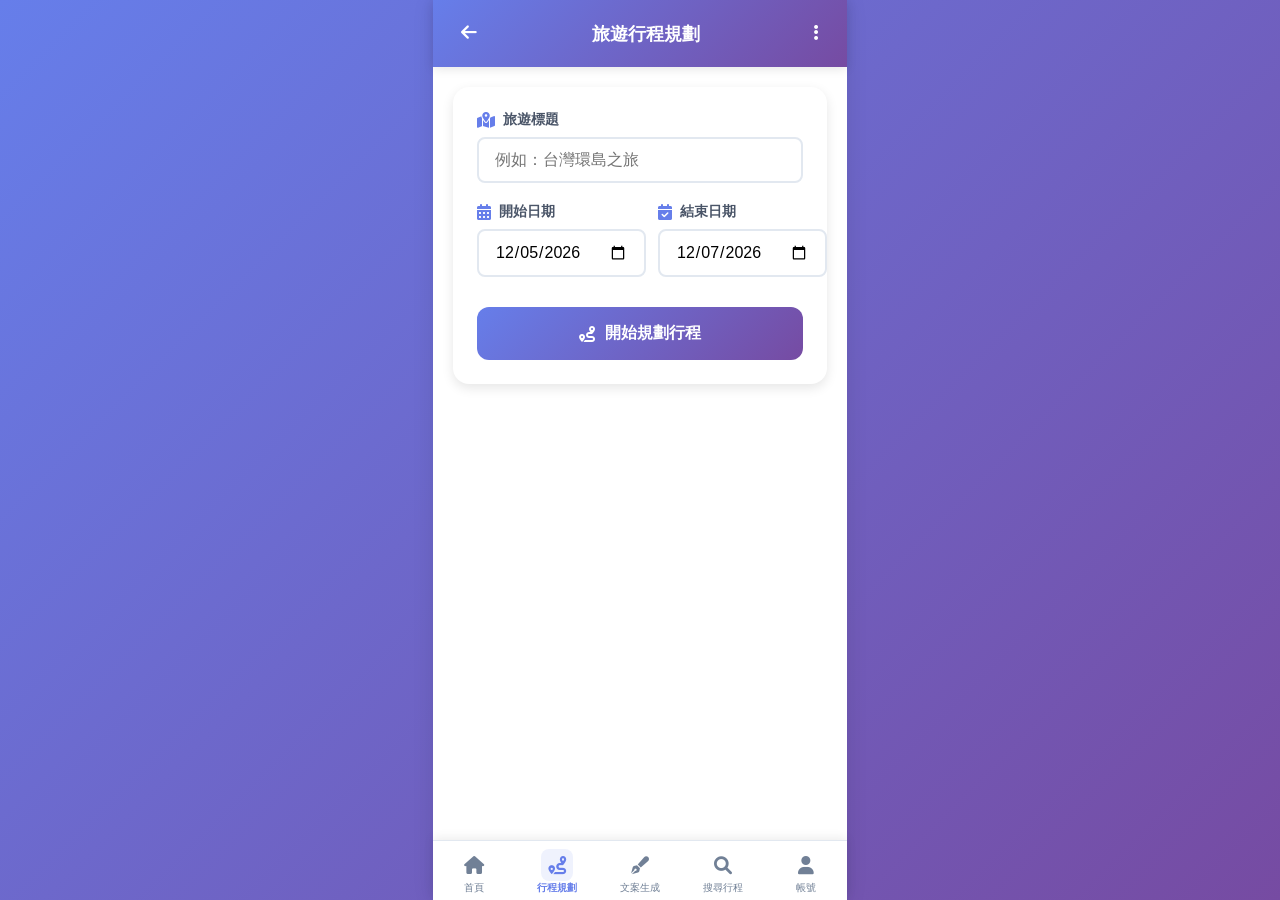
==== plan.html @ 9a84eb07 "initial" ====
<!DOCTYPE html>
<html lang="zh-TW">
<head>
    <meta charset="UTF-8">
    <meta name="viewport" content="width=device-width, initial-scale=1.0">
    <title>旅遊行程規劃 - Demo</title>
    <link rel="stylesheet" href="plan.css">
    <link href="https://cdnjs.cloudflare.com/ajax/libs/font-awesome/6.0.0/css/all.min.css" rel="stylesheet">
</head>
<body>
    <div class="app-container">
        <!-- Header -->
        <header class="app-header">
            <div class="header-content">
                <button class="back-btn" onclick="window.location.href='index.html'">
                    <i class="fas fa-arrow-left"></i>
                </button>
                <h1 class="app-title">旅遊行程規劃</h1>
                <button class="menu-btn">
                    <i class="fas fa-ellipsis-v"></i>
                </button>
            </div>
        </header>

        <!-- Main Content -->
        <main class="main-content">
            <!-- Trip Info Section -->
            <section class="trip-info-section">
                <div class="info-card">
                    <div class="input-group">
                        <label for="tripTitle">
                            <i class="fas fa-map-marked-alt"></i>
                            旅遊標題
                        </label>
                        <input type="text" id="tripTitle" placeholder="例如：台灣環島之旅" />
                    </div>
                    
                    <div class="input-row">
                        <div class="input-group">
                            <label for="startDate">
                                <i class="fas fa-calendar-alt"></i>
                                開始日期
                            </label>
                            <input type="date" id="startDate" />
                        </div>
                        
                        <div class="input-group">
                            <label for="endDate">
                                <i class="fas fa-calendar-check"></i>
                                結束日期
                            </label>
                            <input type="date" id="endDate" />
                        </div>
                    </div>

                    <button class="start-plan-btn" id="startPlanBtn">
                        <i class="fas fa-route"></i>
                        開始規劃行程
                    </button>
                </div>
            </section>

            <!-- Timeline Section -->
            <section class="timeline-section" id="timelineSection" style="display: none;">
                <div class="section-header">
                    <h2>行程規劃</h2>
                    <p>點擊下方按鈕新增景點</p>
                </div>

                <!-- Timeline Container -->
                <div class="timeline-container" id="timelineContainer">
                    <!-- Day groups will be dynamically added here -->
                </div>

                <!-- Action Buttons -->
                <div class="bottom-actions">
                    <button class="action-btn secondary" id="clearAllBtn">
                        <i class="fas fa-trash-alt"></i>
                        清除全部
                    </button>
                    <button class="action-btn primary" id="saveItineraryBtn">
                        <i class="fas fa-save"></i>
                        儲存行程
                    </button>
                </div>
            </section>
        </main>
    </div>

    <!-- Add Spot Modal -->
    <div class="modal" id="addSpotModal">
        <div class="modal-content">
            <div class="modal-header">
                <h3>手動新增景點</h3>
                <button class="modal-close" onclick="closeModal()">
                    <i class="fas fa-times"></i>
                </button>
            </div>
            <div class="modal-body">
                <div class="input-group">
                    <label for="spotName">
                        <i class="fas fa-map-marker-alt"></i>
                        景點名稱
                    </label>
                    <input type="text" id="spotName" placeholder="例如：日月潭" />
                </div>
                
                <div class="input-group">
                    <label for="spotTime">
                        <i class="fas fa-clock"></i>
                        時間
                    </label>
                    <input type="time" id="spotTime" value="09:00" />
                </div>
                
                <div class="input-group">
                    <label for="spotLocation">
                        <i class="fas fa-home"></i>
                        景點類型
                    </label>
                    <select id="spotLocation" class="location-select">
                        <option value="outdoor">室外景點</option>
                        <option value="indoor">室內景點</option>
                    </select>
                </div>
                
                <div class="input-group">
                    <label for="spotNote">
                        <i class="fas fa-sticky-note"></i>
                        備註（選填）
                    </label>
                    <textarea id="spotNote" rows="3" placeholder="例如：記得帶相機、預計停留2小時"></textarea>
                </div>
            </div>
            <div class="modal-footer">
                <button class="btn-cancel" onclick="closeModal()">取消</button>
                <button class="btn-confirm" id="confirmAddSpot">確認新增</button>
            </div>
        </div>
    </div>

    <!-- AI Recommendation Modal -->
    <div class="modal" id="aiRecommendModal">
        <div class="modal-content">
            <div class="modal-header">
                <h3>✨ AI 智能行程規劃</h3>
                <button class="modal-close" onclick="closeAiModal()">
                    <i class="fas fa-times"></i>
                </button>
            </div>
            <div class="modal-body">
                <div class="ai-loading" id="aiLoading">
                    <i class="fas fa-brain"></i>
                    <p>AI 正在分析您的行程，生成最佳建議...</p>
                    <small>這可能需要幾秒鐘時間</small>
                </div>
            </div>
        </div>
    </div>

    <!-- Bottom Navigation -->
    <nav class="bottom-nav">
        <div class="nav-item" data-page="home">
            <div class="nav-icon">
                <i class="fas fa-home"></i>
            </div>
            <div class="nav-label">首頁</div>
        </div>
        <div class="nav-item" data-page="plan">
            <div class="nav-icon">
                <i class="fas fa-route"></i>
            </div>
            <div class="nav-label">行程規劃</div>
        </div>
        <div class="nav-item" data-page="write">
            <div class="nav-icon">
                <i class="fas fa-pen-fancy"></i>
            </div>
            <div class="nav-label">文案生成</div>
        </div>
        <div class="nav-item" data-page="search">
            <div class="nav-icon">
                <i class="fas fa-search"></i>
            </div>
            <div class="nav-label">搜尋行程</div>
        </div>
        <div class="nav-item" data-page="account">
            <div class="nav-icon">
                <i class="fas fa-user"></i>
            </div>
            <div class="nav-label">帳號</div>
        </div>
    </nav>

    <script src="plan.js"></script>
</body>
</html>
---- plan.css ----
/* Reset and Base Styles */
* {
    margin: 0;
    padding: 0;
    box-sizing: border-box;
}

body {
    font-family: -apple-system, BlinkMacSystemFont, 'Segoe UI', 'Roboto', sans-serif;
    background: linear-gradient(135deg, #667eea 0%, #764ba2 100%);
    min-height: 100vh;
    color: #333;
    overflow-x: hidden;
}

.app-container {
    max-width: 414px;
    margin: 0 auto;
    background: #fff;
    min-height: 100vh;
    box-shadow: 0 0 20px rgba(0, 0, 0, 0.1);
    position: relative;
}

/* Header Styles */
.app-header {
    background: linear-gradient(135deg, #667eea 0%, #764ba2 100%);
    color: white;
    padding: 15px 20px;
    position: sticky;
    top: 0;
    z-index: 100;
    box-shadow: 0 2px 10px rgba(0, 0, 0, 0.1);
}

.header-content {
    display: flex;
    align-items: center;
    justify-content: space-between;
}

.back-btn, .menu-btn {
    background: none;
    border: none;
    color: white;
    font-size: 18px;
    padding: 8px;
    border-radius: 50%;
    cursor: pointer;
    transition: background-color 0.2s;
}

.back-btn:hover, .menu-btn:hover {
    background: rgba(255, 255, 255, 0.1);
}

.app-title {
    font-size: 18px;
    font-weight: 600;
    text-align: center;
    flex: 1;
}

/* Main Content */
.main-content {
    padding: 20px;
}

/* Trip Info Section */
.trip-info-section {
    margin-bottom: 30px;
}

.info-card {
    background: white;
    border-radius: 16px;
    padding: 24px;
    box-shadow: 0 4px 12px rgba(0, 0, 0, 0.1);
}

.input-group {
    margin-bottom: 20px;
}

.input-group label {
    display: flex;
    align-items: center;
    gap: 8px;
    font-size: 14px;
    font-weight: 600;
    color: #4a5568;
    margin-bottom: 8px;
}

.input-group label i {
    color: #667eea;
    font-size: 16px;
}

.input-group input,
.input-group textarea,
.input-group select {
    width: 100%;
    padding: 12px 16px;
    border: 2px solid #e2e8f0;
    border-radius: 8px;
    font-size: 16px;
    transition: all 0.2s;
    font-family: inherit;
    background: white;
}

.input-group input:focus,
.input-group textarea:focus,
.input-group select:focus {
    outline: none;
    border-color: #667eea;
    box-shadow: 0 0 0 3px rgba(102, 126, 234, 0.1);
}

.input-group textarea {
    resize: vertical;
    min-height: 80px;
}

.location-select {
    cursor: pointer;
    appearance: none;
    background-image: url("data:image/svg+xml,%3Csvg xmlns='http://www.w3.org/2000/svg' width='12' height='12' viewBox='0 0 12 12'%3E%3Cpath fill='%23667eea' d='M6 9L1 4h10z'/%3E%3C/svg%3E");
    background-repeat: no-repeat;
    background-position: right 16px center;
    padding-right: 40px;
}

.input-row {
    display: grid;
    grid-template-columns: 1fr 1fr;
    gap: 12px;
}

.start-plan-btn {
    width: 100%;
    padding: 16px;
    background: linear-gradient(135deg, #667eea 0%, #764ba2 100%);
    color: white;
    border: none;
    border-radius: 12px;
    font-size: 16px;
    font-weight: 600;
    cursor: pointer;
    display: flex;
    align-items: center;
    justify-content: center;
    gap: 10px;
    transition: all 0.3s;
    margin-top: 10px;
}

.start-plan-btn:hover {
    transform: translateY(-2px);
    box-shadow: 0 8px 20px rgba(102, 126, 234, 0.4);
}

.start-plan-btn:active {
    transform: translateY(0);
}

/* Timeline Section */
.timeline-section {
    animation: fadeIn 0.5s ease-in-out;
}

@keyframes fadeIn {
    from {
        opacity: 0;
        transform: translateY(20px);
    }
    to {
        opacity: 1;
        transform: translateY(0);
    }
}

.section-header {
    text-align: center;
    margin-bottom: 24px;
}

.section-header h2 {
    color: #2d3748;
    font-size: 22px;
    margin-bottom: 8px;
}

.section-header p {
    color: #718096;
    font-size: 14px;
}

/* Timeline Container */
.timeline-container {
    position: relative;
    padding-bottom: 20px;
}

/* Day Group */
.day-group {
    margin-bottom: 40px;
    animation: slideIn 0.4s ease-out;
}

@keyframes slideIn {
    from {
        opacity: 0;
        transform: translateX(-20px);
    }
    to {
        opacity: 1;
        transform: translateX(0);
    }
}

.day-header {
    display: flex;
    align-items: center;
    justify-content: space-between;
    gap: 12px;
    margin-bottom: 20px;
}

.day-header-left {
    display: flex;
    align-items: center;
    gap: 12px;
}

.day-badge {
    background: linear-gradient(135deg, #667eea 0%, #764ba2 100%);
    color: white;
    padding: 8px 16px;
    border-radius: 20px;
    font-size: 14px;
    font-weight: 600;
    box-shadow: 0 2px 8px rgba(102, 126, 234, 0.3);
}

.day-date {
    color: #718096;
    font-size: 14px;
}

.day-weather-btn {
    background: white;
    border: 2px solid #e2e8f0;
    border-radius: 50%;
    width: 40px;
    height: 40px;
    display: flex;
    align-items: center;
    justify-content: center;
    cursor: pointer;
    transition: all 0.3s;
    color: #f59e0b;
    font-size: 18px;
    box-shadow: 0 2px 6px rgba(0, 0, 0, 0.1);
}

.day-weather-btn:hover {
    transform: scale(1.1);
    border-color: #f59e0b;
    box-shadow: 0 4px 12px rgba(245, 158, 11, 0.3);
}

.day-weather-btn.active {
    background: linear-gradient(135deg, #4facfe 0%, #00f2fe 100%);
    color: white;
    border-color: #4facfe;
}

.day-weather-btn.active:hover {
    box-shadow: 0 4px 12px rgba(79, 172, 254, 0.4);
}

/* Spot Item */
.spot-item {
    position: relative;
    background: white;
    border-radius: 12px;
    padding: 16px;
    margin-bottom: 16px;
    box-shadow: 0 2px 8px rgba(0, 0, 0, 0.08);
    margin-left: 30px;
    transition: all 0.3s;
    animation: spotAppear 0.4s ease-out;
}

@keyframes spotAppear {
    from {
        opacity: 0;
        transform: scale(0.95);
    }
    to {
        opacity: 1;
        transform: scale(1);
    }
}

.spot-item:hover {
    transform: translateX(4px);
    box-shadow: 0 4px 12px rgba(0, 0, 0, 0.12);
}

.spot-item::before {
    content: '';
    position: absolute;
    left: -30px;
    top: 20px;
    width: 12px;
    height: 12px;
    background: #667eea;
    border-radius: 50%;
    border: 3px solid white;
    box-shadow: 0 0 0 2px #667eea;
}

.spot-item::after {
    content: '';
    position: absolute;
    left: -24px;
    top: 32px;
    width: 2px;
    height: calc(100% + 16px);
    background: linear-gradient(to bottom, #667eea, transparent);
}

.spot-item:last-child::after {
    display: none;
}

.spot-header {
    display: flex;
    justify-content: space-between;
    align-items: flex-start;
    margin-bottom: 8px;
}

.spot-name {
    font-size: 16px;
    font-weight: 600;
    color: #2d3748;
    display: flex;
    align-items: center;
    gap: 8px;
    flex-wrap: wrap;
}

.spot-name i {
    color: #667eea;
    font-size: 14px;
}

/* Location Badge */
.location-badge {
    display: inline-flex;
    align-items: center;
    gap: 4px;
    font-size: 11px;
    font-weight: 600;
    padding: 3px 8px;
    border-radius: 12px;
    box-shadow: 0 2px 4px rgba(0, 0, 0, 0.1);
}

.location-badge.indoor {
    background: linear-gradient(135deg, #667eea 0%, #764ba2 100%);
    color: white;
}

.location-badge.outdoor {
    background: linear-gradient(135deg, #f6d365 0%, #fda085 100%);
    color: white;
}

.location-badge i {
    font-size: 10px;
}

/* AI Badge */
.ai-badge {
    display: inline-flex;
    align-items: center;
    gap: 4px;
    background: linear-gradient(135deg, #ffd89b 0%, #19547b 100%);
    color: white;
    font-size: 11px;
    font-weight: 600;
    padding: 3px 8px;
    border-radius: 12px;
    box-shadow: 0 2px 4px rgba(255, 216, 155, 0.3);
}

.ai-badge i {
    font-size: 10px;
    color: white;
}

.spot-time {
    color: #718096;
    font-size: 14px;
    display: flex;
    align-items: center;
    gap: 4px;
}

.spot-time i {
    font-size: 12px;
}

.spot-note {
    color: #718096;
    font-size: 14px;
    line-height: 1.5;
    margin-top: 8px;
    padding-top: 8px;
    border-top: 1px solid #e2e8f0;
}

.spot-actions {
    display: flex;
    gap: 8px;
    margin-top: 12px;
}

.spot-action-btn {
    flex: 1;
    padding: 6px 12px;
    border: 1px solid #e2e8f0;
    background: white;
    border-radius: 6px;
    font-size: 12px;
    color: #718096;
    cursor: pointer;
    transition: all 0.2s;
    display: flex;
    align-items: center;
    justify-content: center;
    gap: 4px;
}

.spot-action-btn:hover {
    background: #f7fafc;
    border-color: #cbd5e0;
    color: #4a5568;
}

.spot-action-btn.delete:hover {
    background: #fff5f5;
    border-color: #fc8181;
    color: #e53e3e;
}

/* Insert Spot Container (between spots) */
.insert-spot-container {
    margin-left: 30px;
    margin-bottom: 16px;
    margin-top: 8px;
}

.insert-divider {
    display: flex;
    align-items: center;
    gap: 12px;
    opacity: 0.6;
    transition: all 0.3s;
}

.insert-divider:hover {
    opacity: 1;
}

.divider-line {
    flex: 1;
    height: 1px;
    background: linear-gradient(to right, transparent, #cbd5e0, transparent);
}

.insert-buttons {
    display: flex;
    gap: 8px;
}

.insert-spot-btn {
    width: 32px;
    height: 32px;
    border: 2px solid #e2e8f0;
    background: white;
    border-radius: 50%;
    font-size: 12px;
    cursor: pointer;
    transition: all 0.3s;
    display: flex;
    align-items: center;
    justify-content: center;
    box-shadow: 0 2px 4px rgba(0, 0, 0, 0.1);
}

.insert-spot-btn.manual {
    color: #667eea;
}

.insert-spot-btn.manual:hover {
    border-color: #667eea;
    background: #667eea;
    color: white;
    transform: scale(1.15);
    box-shadow: 0 4px 8px rgba(102, 126, 234, 0.3);
}

.insert-spot-btn.ai {
    background: linear-gradient(135deg, #ffd89b 0%, #19547b 100%);
    color: white;
    border: none;
}

.insert-spot-btn.ai:hover {
    transform: scale(1.15);
    box-shadow: 0 4px 8px rgba(255, 216, 155, 0.4);
}

/* Add Spot Buttons Container */
.add-spot-container {
    display: flex;
    gap: 12px;
    margin-left: 30px;
    margin-bottom: 24px;
    margin-top: 16px;
}

.add-spot-btn {
    flex: 1;
    padding: 14px;
    border: 2px dashed #cbd5e0;
    background: white;
    border-radius: 10px;
    font-size: 14px;
    font-weight: 600;
    cursor: pointer;
    transition: all 0.3s;
    display: flex;
    align-items: center;
    justify-content: center;
    gap: 8px;
    color: #4a5568;
}

.add-spot-btn:hover {
    border-color: #667eea;
    background: #f8f9ff;
    color: #667eea;
    transform: translateY(-2px);
    box-shadow: 0 4px 12px rgba(102, 126, 234, 0.15);
}

.add-spot-btn.ai {
    background: linear-gradient(135deg, #ffd89b 0%, #19547b 100%);
    border: none;
    color: white;
}

.add-spot-btn.ai:hover {
    background: linear-gradient(135deg, #ffd89b 0%, #134a6b 100%);
    box-shadow: 0 4px 12px rgba(255, 216, 155, 0.4);
}

.add-spot-btn i {
    font-size: 16px;
}

/* Bottom Actions */
.bottom-actions {
    display: grid;
    grid-template-columns: 1fr 1fr;
    gap: 12px;
    margin-top: 30px;
    padding-top: 20px;
    border-top: 2px solid #e2e8f0;
}

.action-btn {
    padding: 14px;
    border: none;
    border-radius: 10px;
    font-size: 14px;
    font-weight: 600;
    cursor: pointer;
    transition: all 0.3s;
    display: flex;
    align-items: center;
    justify-content: center;
    gap: 8px;
}

.action-btn.primary {
    background: linear-gradient(135deg, #667eea 0%, #764ba2 100%);
    color: white;
}

.action-btn.primary:hover {
    transform: translateY(-2px);
    box-shadow: 0 6px 16px rgba(102, 126, 234, 0.4);
}

.action-btn.secondary {
    background: #f7fafc;
    color: #718096;
    border: 2px solid #e2e8f0;
}

.action-btn.secondary:hover {
    background: #fff5f5;
    border-color: #fc8181;
    color: #e53e3e;
}

.action-btn.weather {
    background: linear-gradient(135deg, #a8edea 0%, #fed6e3 100%);
    color: #2d3748;
    border: 2px solid #e2e8f0;
}

.action-btn.weather:hover {
    transform: translateY(-2px);
    box-shadow: 0 6px 16px rgba(168, 237, 234, 0.4);
}

.action-btn.weather.active {
    background: linear-gradient(135deg, #4facfe 0%, #00f2fe 100%);
    color: white;
    border-color: #4facfe;
}

.action-btn.weather.active:hover {
    box-shadow: 0 6px 16px rgba(79, 172, 254, 0.4);
}

/* Modal Styles */
.modal {
    display: none;
    position: fixed;
    top: 0;
    left: 0;
    right: 0;
    bottom: 0;
    background: rgba(0, 0, 0, 0.6);
    z-index: 1000;
    align-items: center;
    justify-content: center;
    animation: fadeIn 0.2s ease-out;
}

.modal.active {
    display: flex;
}

.modal-content {
    background: white;
    border-radius: 16px;
    width: 90%;
    max-width: 400px;
    max-height: 90vh;
    overflow-y: auto;
    box-shadow: 0 10px 40px rgba(0, 0, 0, 0.3);
    animation: modalSlideUp 0.3s ease-out;
}

@keyframes modalSlideUp {
    from {
        opacity: 0;
        transform: translateY(50px);
    }
    to {
        opacity: 1;
        transform: translateY(0);
    }
}

.modal-header {
    padding: 20px;
    border-bottom: 1px solid #e2e8f0;
    display: flex;
    justify-content: space-between;
    align-items: center;
}

.modal-header h3 {
    font-size: 18px;
    color: #2d3748;
    margin: 0;
}

.modal-close {
    background: none;
    border: none;
    font-size: 20px;
    color: #718096;
    cursor: pointer;
    padding: 4px 8px;
    border-radius: 4px;
    transition: all 0.2s;
}

.modal-close:hover {
    background: #f7fafc;
    color: #2d3748;
}

.modal-body {
    padding: 20px;
}

.modal-footer {
    padding: 16px 20px;
    border-top: 1px solid #e2e8f0;
    display: flex;
    gap: 12px;
    justify-content: flex-end;
}

.btn-cancel,
.btn-confirm {
    padding: 10px 20px;
    border: none;
    border-radius: 8px;
    font-size: 14px;
    font-weight: 600;
    cursor: pointer;
    transition: all 0.2s;
}

.btn-cancel {
    background: #f7fafc;
    color: #718096;
}

.btn-cancel:hover {
    background: #e2e8f0;
}

.btn-confirm {
    background: linear-gradient(135deg, #667eea 0%, #764ba2 100%);
    color: white;
}

.btn-confirm:hover {
    transform: translateY(-2px);
    box-shadow: 0 4px 12px rgba(102, 126, 234, 0.4);
}

/* AI Loading */
.ai-loading {
    text-align: center;
    padding: 40px 20px;
}

.ai-loading i {
    font-size: 48px;
    color: #667eea;
    margin-bottom: 16px;
    animation: pulse 2s infinite;
}

.ai-loading p {
    color: #718096;
    font-size: 16px;
    margin-bottom: 8px;
}

.ai-loading small {
    color: #a0aec0;
    font-size: 14px;
}

.ai-loading p {
    color: #718096;
    font-size: 16px;
}

/* Empty State */
.empty-state {
    text-align: center;
    padding: 60px 20px;
    color: #a0aec0;
}

.empty-state i {
    font-size: 64px;
    margin-bottom: 16px;
    opacity: 0.5;
}

.empty-state p {
    font-size: 16px;
    line-height: 1.6;
}

/* Success Message */
.success-message {
    position: fixed;
    top: 50%;
    left: 50%;
    transform: translate(-50%, -50%);
    background: #48bb78;
    color: white;
    padding: 16px 32px;
    border-radius: 12px;
    font-weight: 600;
    z-index: 2000;
    box-shadow: 0 8px 24px rgba(72, 187, 120, 0.4);
    animation: successPop 0.5s ease-out;
}

@keyframes successPop {
    0% {
        opacity: 0;
        transform: translate(-50%, -50%) scale(0.8);
    }
    50% {
        transform: translate(-50%, -50%) scale(1.1);
    }
    100% {
        opacity: 1;
        transform: translate(-50%, -50%) scale(1);
    }
}

/* Responsive Design */
@media (max-width: 480px) {
    .app-container {
        max-width: 100%;
    }
    
    .main-content {
        padding: 16px;
    }
    
    .info-card {
        padding: 20px;
    }
    
    .input-row {
        grid-template-columns: 1fr;
    }
    
    .add-spot-container {
        flex-direction: column;
    }
    
    .modal-content {
        width: 95%;
    }
}

/* Animations */
@keyframes pulse {
    0%, 100% {
        transform: scale(1);
    }
    50% {
        transform: scale(1.05);
    }
}

.pulse-animation {
    animation: pulse 2s ease-in-out infinite;
}

/* Bottom Navigation */
.bottom-nav {
    position: fixed;
    bottom: 0;
    left: 50%;
    transform: translateX(-50%);
    width: 100%;
    max-width: 414px;
    background: white;
    border-top: 1px solid #e2e8f0;
    box-shadow: 0 -2px 10px rgba(0, 0, 0, 0.08);
    z-index: 10000;
    display: flex;
    justify-content: space-around;
    align-items: center;
    padding: 8px 0;
    height: 60px;
}

.nav-item {
    display: flex;
    flex-direction: column;
    align-items: center;
    justify-content: center;
    padding: 4px;
    cursor: pointer;
    transition: all 0.2s;
    border-radius: 8px;
    min-width: 60px;
    position: relative;
}

.nav-item:hover {
    background: rgba(102, 126, 234, 0.1);
}

.nav-item.active {
    color: #667eea;
}

.nav-item.active .nav-icon {
    background: rgba(102, 126, 234, 0.1);
    color: #667eea;
}

.nav-icon {
    width: 32px;
    height: 32px;
    border-radius: 8px;
    display: flex;
    align-items: center;
    justify-content: center;
    font-size: 18px;
    color: #718096;
    transition: all 0.2s;
    margin-bottom: 2px;
}

.nav-label {
    font-size: 10px;
    color: #718096;
    font-weight: 500;
    text-align: center;
    line-height: 1;
    transition: all 0.2s;
}

.nav-item.active .nav-label {
    color: #667eea;
    font-weight: 600;
}

/* Adjust body padding for bottom nav */
.app-container {
    padding-bottom: 80px; /* Space for bottom nav */
}

/* Responsive adjustments for bottom nav */
@media (max-width: 480px) {
    .bottom-nav {
        max-width: 100%;
        left: 50%;
        transform: translateX(-50%);
    }
    
    .nav-item {
        min-width: 50px;
    }
    
    .nav-icon {
        width: 28px;
        height: 28px;
        font-size: 16px;
    }
    
    .nav-label {
        font-size: 9px;
    }
}
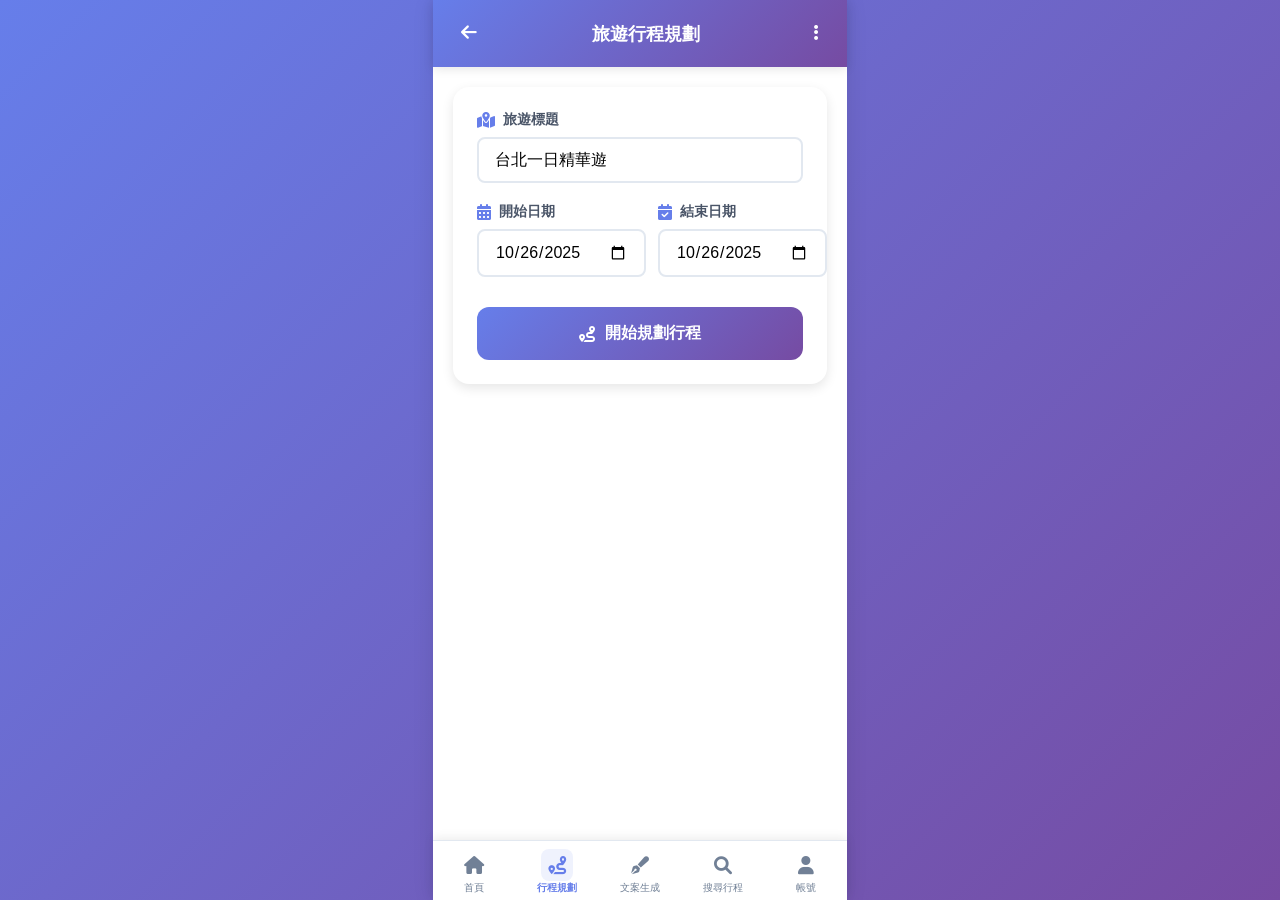
==== commit 1d553e70: "add demo" ====
--- a/plan.html
+++ b/plan.html
@@ -192,6 +192,7 @@
         </div>
     </nav>
 
+    <script src="demo-data.js"></script>
     <script src="plan.js"></script>
 </body>
 </html>
--- a/plan.css
+++ b/plan.css
@@ -286,12 +286,13 @@
     position: relative;
     background: white;
     border-radius: 12px;
-    padding: 16px;
+    padding: 0;
     margin-bottom: 16px;
     box-shadow: 0 2px 8px rgba(0, 0, 0, 0.08);
     margin-left: 30px;
     transition: all 0.3s;
     animation: spotAppear 0.4s ease-out;
+    overflow: hidden;
 }
 
 @keyframes spotAppear {
@@ -308,6 +309,20 @@
 .spot-item:hover {
     transform: translateX(4px);
     box-shadow: 0 4px 12px rgba(0, 0, 0, 0.12);
+}
+
+.spot-content {
+    padding: 16px;
+    cursor: pointer;
+    transition: background 0.2s;
+}
+
+.spot-content:hover {
+    background: #f8f9ff;
+}
+
+.spot-content:active {
+    background: #f0f2ff;
 }
 
 .spot-item::before {
@@ -418,25 +433,35 @@
 
 .spot-note {
     color: #718096;
-    font-size: 14px;
+    font-size: 13px;
     line-height: 1.5;
-    margin-top: 8px;
-    padding-top: 8px;
+    margin-top: 12px;
+    padding-top: 12px;
     border-top: 1px solid #e2e8f0;
+    display: flex;
+    align-items: flex-start;
+    gap: 6px;
+}
+
+.spot-note i {
+    margin-top: 2px;
+    font-size: 12px;
+    color: #a0aec0;
 }
 
 .spot-actions {
     display: flex;
-    gap: 8px;
-    margin-top: 12px;
+    gap: 0;
+    border-top: 1px solid #e2e8f0;
+    background: #f7fafc;
 }
 
 .spot-action-btn {
     flex: 1;
-    padding: 6px 12px;
-    border: 1px solid #e2e8f0;
-    background: white;
-    border-radius: 6px;
+    padding: 10px 12px;
+    border: none;
+    border-right: 1px solid #e2e8f0;
+    background: transparent;
     font-size: 12px;
     color: #718096;
     cursor: pointer;
@@ -447,15 +472,31 @@
     gap: 4px;
 }
 
+.spot-action-btn:last-child {
+    border-right: none;
+}
+
 .spot-action-btn:hover {
-    background: #f7fafc;
-    border-color: #cbd5e0;
+    background: white;
     color: #4a5568;
+}
+
+.spot-action-btn.view {
+    color: #667eea;
+}
+
+.spot-action-btn.view:hover {
+    background: #f8f9ff;
+    color: #667eea;
+}
+
+.spot-action-btn.edit:hover {
+    background: #f0fff4;
+    color: #38a169;
 }
 
 .spot-action-btn.delete:hover {
     background: #fff5f5;
-    border-color: #fc8181;
     color: #e53e3e;
 }
 
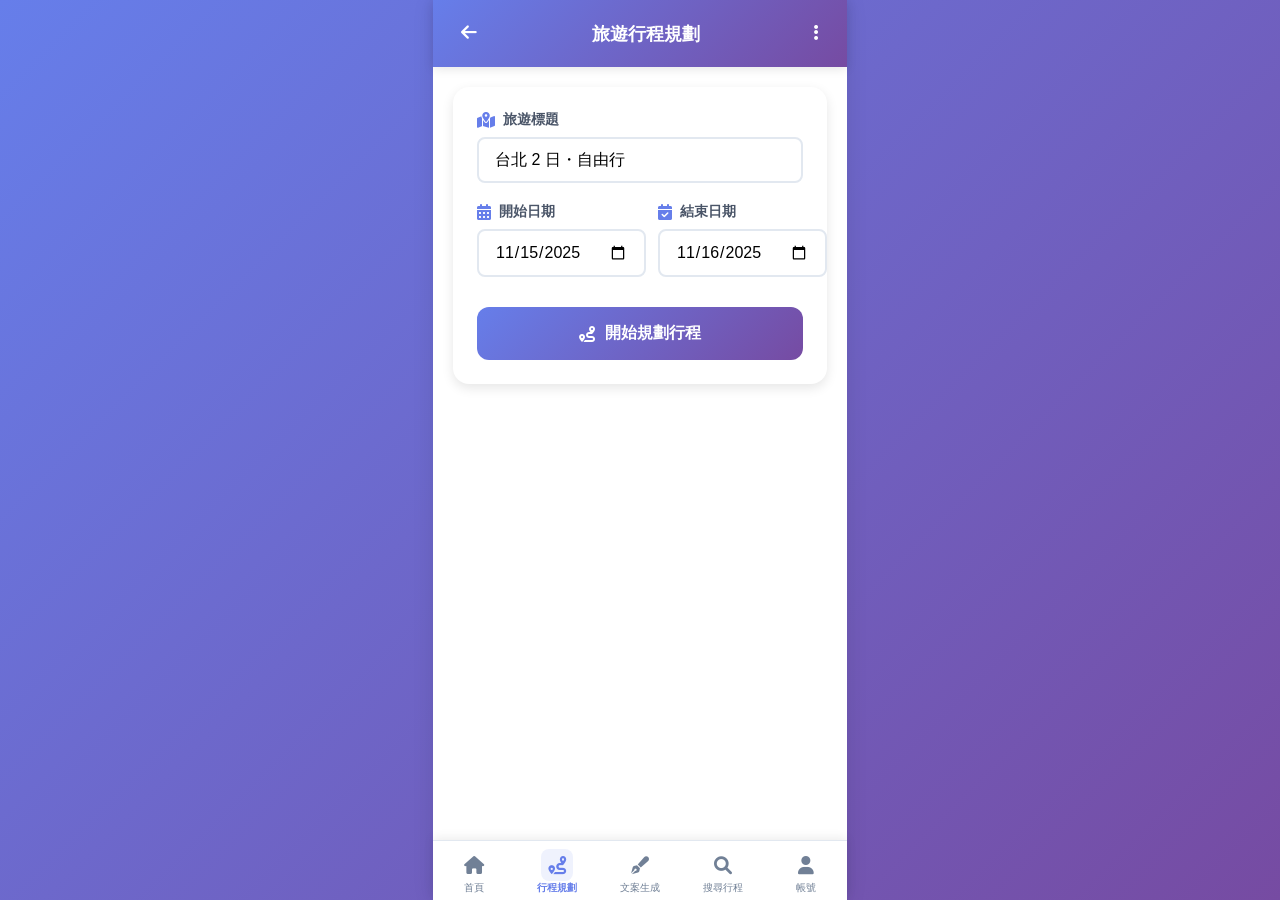
==== commit 1b48e0ce: "change20251101-2" ====
--- a/plan.html
+++ b/plan.html
@@ -193,6 +193,7 @@
     </nav>
 
     <script src="demo-data.js"></script>
+    <script src="demo-data-itinerary.js"></script>
     <script src="plan.js"></script>
 </body>
 </html>
